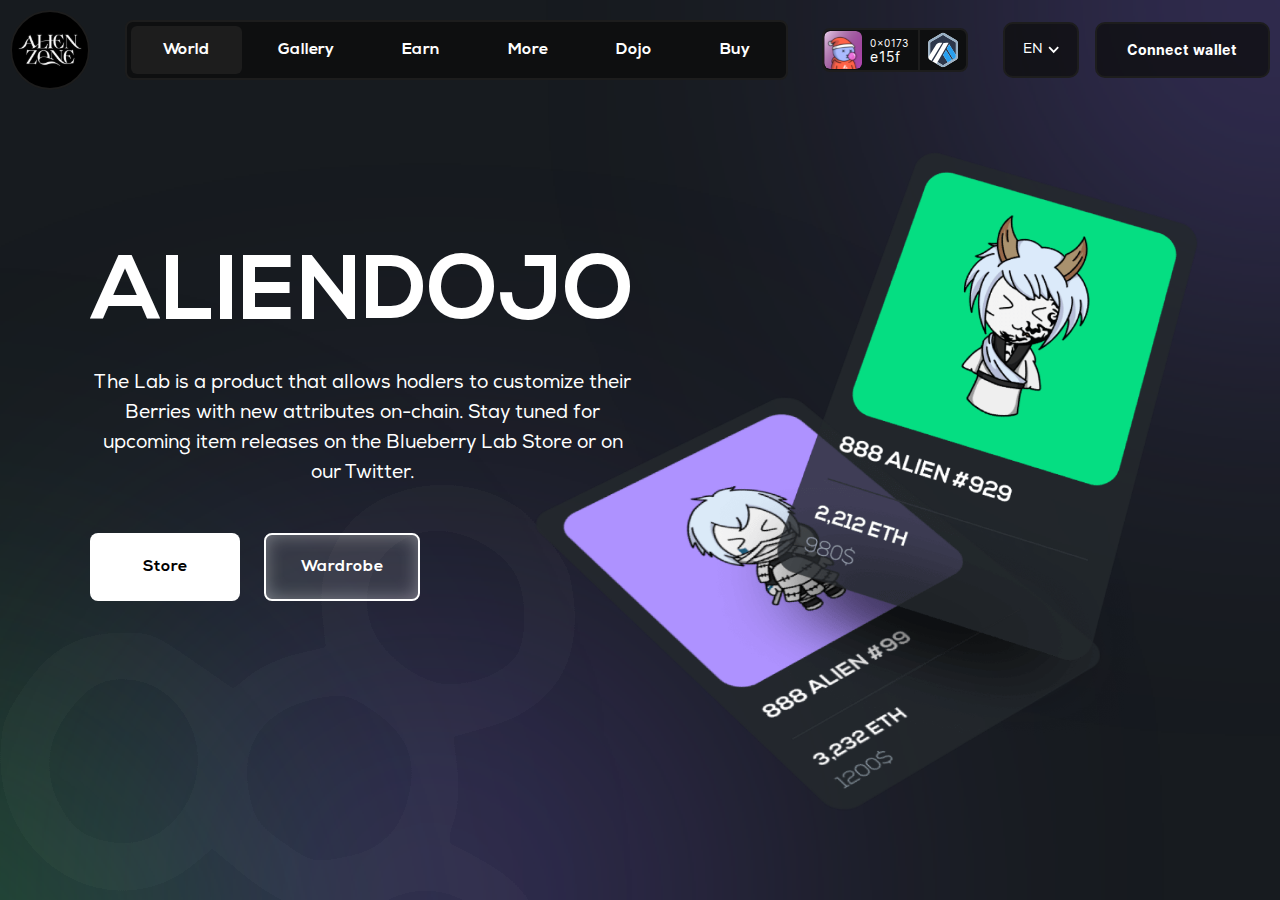
==== index.html @ dcb6799f "First commit" ====
<!DOCTYPE html>
<html lang="en">
  <head>
    <meta charset="UTF-8" />
    <meta name="viewport" content="width=device-width, initial-scale=1.0" />
    <title>NFT</title>
    <link rel="stylesheet" href="./css/main.css" />
    <script defer src="./js/main.js"></script>
  </head>

  <body class="">
    <div class="wrapper relative min-h-screen w-full overflow-hidden">
      <!-- Lines -->
      <!--div
        class="lines absolute left-1/2 top-0 mx-auto flex w-full max-w-[1280px] -translate-x-1/2 justify-between tablet:hidden"
      >
        <div class="h-screen w-[1px] bg-[#252525]"></div>
        <div class="h-screen w-[1px] bg-[#252525]"></div>
        <div class="h-screen w-[1px] bg-[#252525]"></div>
        <div class="h-screen w-[1px] bg-[#252525]"></div>
      </div-->
      <!-- Blurs -->
      <div
        class="absolute -right-[200px] -top-[200px] h-[400px] w-[400px] rounded-full bg-[#8B65FA]/75 blur-[250px] xs:-right-[70px] xs:-top-[70px] xs:h-[260px] xs:w-[260px]"
      ></div>
      <div
        class="absolute -bottom-[200px] left-[230px] h-[400px] w-[400px] rounded-full bg-[#8B65FA]/75 blur-[250px] xs:-bottom-[30px] xs:left-[20px] xs:h-[260px] xs:w-[260px]"
      ></div>
      <img
        width="575"
        height="415"
        src="./img/graphic.png"
        alt="vector"
        class="absolute bottom-0 left-0 tablet:max-w-[300px] xs:-left-[70px] xs:bottom-0"
      />
      <div
        class="absolute -bottom-[300px] -left-[300px] h-[400px] w-[400px] rounded-full bg-[#38E567]/75 blur-[250px] xs:-bottom-[130px] xs:-left-[130px] xs:h-[260px] xs:w-[260px]"
      ></div>
      <!-- Header -->
      <header class="absolute left-0 top-0 z-50 w-full xlg:px-[10px]">
        <div
          class="container relative z-[1000] flex w-full items-center justify-between space-x-5 pt-[10px] xlg:rounded-bl-[10px] xlg:rounded-br-[10px] xlg:bg-[#0D0D0D] xlg:py-[5px]"
        >
          <a
            href="./index.html"
            class="inline-block h-20 w-20 overflow-hidden rounded-full xlg:mr-auto xlg:h-[50px] xlg:w-[50px]"
          >
            <img
              class="h-full w-full object-cover"
              src="./img/logo.svg"
              alt=""
            />
          </a>
          <nav class="user xlg:hidden">
            <ul
              class="flex space-x-1 rounded-[8px] border-2 border-[#1D1D1D] bg-darkcolor px-1 py-1"
            >
              <li>
                <a href="#" class="nav-link bg-[#1D1D1D] hover:bg-[#1D1D1D]"
                  >World</a
                >
              </li>
              <li>
                <a href="#" class="nav-link hover:bg-[#1D1D1D]">Gallery</a>
              </li>
              <li>
                <a href="#" class="nav-link hover:bg-[#1D1D1D]">Earn</a>
              </li>
              <li>
                <a href="#" class="nav-link hover:bg-[#1D1D1D]">More</a>
              </li>
              <li>
                <a href="#" class="nav-link hover:bg-[#1D1D1D]">Dojo</a>
              </li>
              <li>
                <a href="#" class="nav-link hover:bg-[#1D1D1D]">Buy</a>
              </li>
            </ul>
          </nav>
          <a
            href="./wallet.html"
            class="flex rounded-[8px] border-[2px] border-[#1D1D1D] bg-darkcolor xlg:ml-auto"
          >
            <div class="flex items-center pr-[10px]">
              <img
                class="mr-2 h-[38px] w-[38px] overflow-hidden rounded-[6px] object-cover"
                src="./img/user-avatar.svg"
                alt="User avatar"
              />
              <div class="">
                <p
                  class="mb-[2.5px] font-inter text-[10px] leading-3 text-white"
                >
                  0x0173
                </p>
                <p class="font-inter text-[14px] leading-3 text-white">e15f</p>
              </div>
            </div>
            <div
              class="border border-b-0 border-l-[2px] border-r-0 border-t-0 border-[#1D1D1D] px-1 py-[2px]"
            >
              <img width="38" height="35px" src="./img/user-icon.svg" alt="" />
            </div>
          </a>
          <div class="flex space-x-4 xlg:hidden">
            <div class="header-lang-btn relative">
              <button
                value="EN"
                class="flex cursor-pointer items-center justify-center space-x-[6px] rounded-[10px] border-2 border-[#1D1D1D] bg-[#0D0D0D]/75 px-[18px] py-[16px]"
              >
                <p class="font-nexa text-[14px] uppercase leading-5 text-white">
                  EN
                </p>
                <svg
                  width="11"
                  height="8"
                  viewBox="0 0 11 8"
                  fill="none"
                  xmlns="http://www.w3.org/2000/svg"
                >
                  <path
                    d="M9.56209 0.500903L5.66948 4.39351L1.76282 0.500903L0.469971 1.79375L5.65543 7.24622L10.8549 1.79375L9.56209 0.500903Z"
                    fill="white"
                  />
                </svg>
              </button>
              <div
                class="header-lang-drop absolute left-0 top-full hidden w-full flex-col border-2 border-[#1D1D1D] bg-[#0D0D0D]/75"
              >
                <button
                  data-lang="RU"
                  class="px-[18px] py-2 text-left font-nexa text-[14px] uppercase leading-5 text-white"
                >
                  RU
                </button>
                <button
                  data-lang="AZ"
                  class="px-[18px] py-2 text-left font-nexa text-[14px] uppercase leading-5 text-white"
                >
                  AZ
                </button>
                <button
                  data-lang="EN"
                  class="px-[18px] py-2 text-left font-nexa text-[14px] uppercase leading-5 text-white"
                >
                  EN
                </button>
              </div>
            </div>
            <button
              class="inline-block w-full items-center rounded-[10px] border-2 border-[#1D1D1D] bg-[#0D0D0D]/75 px-[30px] py-[13px] font-nexa text-[14px] font-bold leading-5 text-white transition-all hover:border-darkcolor hover:bg-[#1D1D1D]"
            >
              Connect wallet
            </button>
          </div>
          <div
            class="hidden h-[30px] w-[30px] items-center justify-center px-[4px] py-[5px] xlg:flex"
          >
            <button class="burger flex h-full w-full flex-col justify-between">
              <span class="top-line h-[2px] w-full bg-white"></span>
              <span class="middle-line h-[2px] w-full bg-white"></span>
              <span class="bottom-line h-[2px] w-full bg-white"></span>
            </button>
          </div>
        </div>
        <div
          id="menu"
          class="pb-60px fixed left-0 top-[-100%] z-10 hidden h-screen w-full flex-col items-center overflow-y-auto bg-[#171b1f] px-[10px] pb-[60px] pt-[90px] xlg:flex xs:pb-8"
        >
          <ul class="mb-10 flex flex-col items-center space-y-10 xs:space-y-7">
            <li>
              <a
                href="#"
                class="font-nexa text-base font-bold leading-5 text-white"
                >World</a
              >
            </li>
            <li>
              <a
                href="#"
                class="font-nexa text-base font-bold leading-5 text-white"
                >Gallery</a
              >
            </li>
            <li>
              <a
                href="#"
                class="font-nexa text-base font-bold leading-5 text-white"
                >Earn</a
              >
            </li>
            <li>
              <a
                href="#"
                class="font-nexa text-base font-bold leading-5 text-white"
                >More</a
              >
            </li>
            <li>
              <a
                href="#"
                class="font-nexa text-base font-bold leading-5 text-white"
                >Dojo</a
              >
            </li>
            <li>
              <a
                href="#"
                class="font-nexa text-base font-bold leading-5 text-white"
                >Buy</a
              >
            </li>
          </ul>
          <div class="menu-lang-btn relative w-full max-w-[340px]">
            <button
              value="EN"
              class="flex w-full cursor-pointer items-center justify-center space-x-[6px] rounded-[10px] border-2 border-[#1D1D1D] bg-[#0d0d0d] px-[18px] py-[16px]"
            >
              <p class="font-nexa text-[14px] uppercase leading-5 text-white">
                EN
              </p>
              <svg
                width="11"
                height="8"
                viewBox="0 0 11 8"
                fill="none"
                xmlns="http://www.w3.org/2000/svg"
              >
                <path
                  d="M9.56209 0.500903L5.66948 4.39351L1.76282 0.500903L0.469971 1.79375L5.65543 7.24622L10.8549 1.79375L9.56209 0.500903Z"
                  fill="white"
                />
              </svg>
            </button>
            <div
              class="menu-lang-drop absolute left-0 top-full hidden w-full flex-col border-2 border-[#1D1D1D] bg-[#0D0D0D]"
            >
              <button
                data-lang="RU"
                class="px-[18px] py-2 text-center font-nexa text-[14px] uppercase leading-5 text-white"
              >
                RU
              </button>
              <button
                data-lang="AZ"
                class="px-[18px] py-2 text-center font-nexa text-[14px] uppercase leading-5 text-white"
              >
                AZ
              </button>
              <button
                data-lang="EN"
                class="px-[18px] py-2 text-center font-nexa text-[14px] uppercase leading-5 text-white"
              >
                EN
              </button>
            </div>
          </div>
          <button
            class="text-centerrounded-[10px] text-bold text-bold mt-[10px] w-full max-w-[340px] rounded-[10px] border-2 border-[#1D1D1D] bg-[#0d0d0d] px-5 py-[15px] font-nexa text-[14px] leading-4 text-white"
          >
            Connect wallet
          </button>
        </div>
      </header>
      <!-- Hero -->
      <main>
        <div
          id="hero"
          class="relative z-10 min-h-screen pt-[150px] xlg:pt-[100px] tablet:pb-[60px]"
        >
          <div
            class="relative mx-auto min-h-[700px] w-full max-w-[1120px] pl-[10px] pr-[10px]"
          >
            <div
              class="max-w-[545px] pt-[100px] text-center xlg:pt-[50px] tablet:mb-[30px] tablet:max-w-full sm:pt-0"
            >
              <h1
                class="text-bold font-nexabold text-[91px] font-bold uppercase leading-[91px] text-white sm:text-[65px] xs:text-left xs:text-[40px] xs:leading-[40px]"
              >
                AlienDojo
              </h1>
              <p
                class="mt-7 font-nexa text-[19px] font-normal leading-[30px] text-white xs:mt-[10px] xs:text-left xs:text-[14px] xs:leading-[20px]"
              >
                The Lab is a product that allows hodlers to customize their
                Berries with new attributes on-chain. Stay tuned for upcoming
                item releases on the Blueberry Lab Store or on our Twitter.
              </p>
              <div
                class="xs: mt-11 flex max-w-full space-x-6 tablet:justify-center xs:w-full xs:space-x-[10px]"
              >
                <a
                  href="./store.html"
                  class="rounded-[8px] bg-white px-[53px] py-[22px] text-center font-nexabold text-base font-normal text-black xs:w-1/2"
                  >Store</a
                >
                <a
                  href="./wardrobe.html"
                  class="rounded-[8px] border-2 border-white bg-white/10 px-[35px] py-[20px] text-center font-nexabold text-base font-normal text-white shadow-insetshadow xs:w-1/2"
                  >Wardrobe</a
                >
              </div>
            </div>
            <div
              class="absolute right-0 top-0 tablet:relative tablet:top-auto tablet:mx-auto tablet:max-w-[666px]"
            >
              <img
                width="666"
                height="666"
                src="./img/hero-img.png"
                alt=" cards"
                class=""
              />
            </div>
          </div>
        </div>
      </main>
    </div>
  </body>
</html>
---- css/main.css ----
@font-face {
  font-family: 'Nexa';

  src: url('../fonts/Nexa-Regular.woff2') format('woff2');

  font-weight: 400;

  font-style: normal;

  font-display: swap;
}

@font-face {
  font-family: 'Nexa';

  src: url('../fonts/Inter-Bold.woff2') format('woff2');

  font-weight: 700;

  font-style: normal;

  font-display: swap;
}

@font-face {
  font-family: 'NexaBold';

  src: url('../fonts/NexaBold.woff2') format('woff2');

  font-weight: 700;

  font-style: normal;

  font-display: swap;
}

@font-face {
  font-family: 'Inter';

  src: url('../fonts/Inter-Regular.woff2') format('woff2');

  font-weight: 400;

  font-style: normal;

  font-display: swap;
}

@font-face {
  font-family: 'Inter';

  src: url('../fonts/Inter-Bold.woff2') format('woff2');

  font-weight: 700;

  font-style: normal;

  font-display: swap;
}

/*
! tailwindcss v3.3.2 | MIT License | https://tailwindcss.com
*/

/*
1. Prevent padding and border from affecting element width. (https://github.com/mozdevs/cssremedy/issues/4)
2. Allow adding a border to an element by just adding a border-width. (https://github.com/tailwindcss/tailwindcss/pull/116)
*/

*,
::before,
::after {
  box-sizing: border-box;
  /* 1 */
  border-width: 0;
  /* 2 */
  border-style: solid;
  /* 2 */
  border-color: #e5e7eb;
  /* 2 */
}

::before,
::after {
  --tw-content: '';
}

/*
1. Use a consistent sensible line-height in all browsers.
2. Prevent adjustments of font size after orientation changes in iOS.
3. Use a more readable tab size.
4. Use the user's configured `sans` font-family by default.
5. Use the user's configured `sans` font-feature-settings by default.
6. Use the user's configured `sans` font-variation-settings by default.
*/

html {
  line-height: 1.5;
  /* 1 */
  -webkit-text-size-adjust: 100%;
  /* 2 */
  -moz-tab-size: 4;
  /* 3 */
  -o-tab-size: 4;
  tab-size: 4;
  /* 3 */
  font-family: ui-sans-serif, system-ui, -apple-system, BlinkMacSystemFont, "Segoe UI", Roboto, "Helvetica Neue", Arial, "Noto Sans", sans-serif, "Apple Color Emoji", "Segoe UI Emoji", "Segoe UI Symbol", "Noto Color Emoji";
  /* 4 */
  font-feature-settings: normal;
  /* 5 */
  font-variation-settings: normal;
  /* 6 */
}

/*
1. Remove the margin in all browsers.
2. Inherit line-height from `html` so users can set them as a class directly on the `html` element.
*/

body {
  margin: 0;
  /* 1 */
  line-height: inherit;
  /* 2 */
}

/*
1. Add the correct height in Firefox.
2. Correct the inheritance of border color in Firefox. (https://bugzilla.mozilla.org/show_bug.cgi?id=190655)
3. Ensure horizontal rules are visible by default.
*/

hr {
  height: 0;
  /* 1 */
  color: inherit;
  /* 2 */
  border-top-width: 1px;
  /* 3 */
}

/*
Add the correct text decoration in Chrome, Edge, and Safari.
*/

abbr:where([title]) {
  -webkit-text-decoration: underline dotted;
  text-decoration: underline dotted;
}

/*
Remove the default font size and weight for headings.
*/

h1,
h2,
h3,
h4,
h5,
h6 {
  font-size: inherit;
  font-weight: inherit;
}

/*
Reset links to optimize for opt-in styling instead of opt-out.
*/

a {
  color: inherit;
  text-decoration: inherit;
}

/*
Add the correct font weight in Edge and Safari.
*/

b,
strong {
  font-weight: bolder;
}

/*
1. Use the user's configured `mono` font family by default.
2. Correct the odd `em` font sizing in all browsers.
*/

code,
kbd,
samp,
pre {
  font-family: ui-monospace, SFMono-Regular, Menlo, Monaco, Consolas, "Liberation Mono", "Courier New", monospace;
  /* 1 */
  font-size: 1em;
  /* 2 */
}

/*
Add the correct font size in all browsers.
*/

small {
  font-size: 80%;
}

/*
Prevent `sub` and `sup` elements from affecting the line height in all browsers.
*/

sub,
sup {
  font-size: 75%;
  line-height: 0;
  position: relative;
  vertical-align: baseline;
}

sub {
  bottom: -0.25em;
}

sup {
  top: -0.5em;
}

/*
1. Remove text indentation from table contents in Chrome and Safari. (https://bugs.chromium.org/p/chromium/issues/detail?id=999088, https://bugs.webkit.org/show_bug.cgi?id=201297)
2. Correct table border color inheritance in all Chrome and Safari. (https://bugs.chromium.org/p/chromium/issues/detail?id=935729, https://bugs.webkit.org/show_bug.cgi?id=195016)
3. Remove gaps between table borders by default.
*/

table {
  text-indent: 0;
  /* 1 */
  border-color: inherit;
  /* 2 */
  border-collapse: collapse;
  /* 3 */
}

/*
1. Change the font styles in all browsers.
2. Remove the margin in Firefox and Safari.
3. Remove default padding in all browsers.
*/

button,
input,
optgroup,
select,
textarea {
  font-family: inherit;
  /* 1 */
  font-size: 100%;
  /* 1 */
  font-weight: inherit;
  /* 1 */
  line-height: inherit;
  /* 1 */
  color: inherit;
  /* 1 */
  margin: 0;
  /* 2 */
  padding: 0;
  /* 3 */
}

/*
Remove the inheritance of text transform in Edge and Firefox.
*/

button,
select {
  text-transform: none;
}

/*
1. Correct the inability to style clickable types in iOS and Safari.
2. Remove default button styles.
*/

button,
[type='button'],
[type='reset'],
[type='submit'] {
  -webkit-appearance: button;
  /* 1 */
  background-color: transparent;
  /* 2 */
  background-image: none;
  /* 2 */
}

/*
Use the modern Firefox focus style for all focusable elements.
*/

:-moz-focusring {
  outline: auto;
}

/*
Remove the additional `:invalid` styles in Firefox. (https://github.com/mozilla/gecko-dev/blob/2f9eacd9d3d995c937b4251a5557d95d494c9be1/layout/style/res/forms.css#L728-L737)
*/

:-moz-ui-invalid {
  box-shadow: none;
}

/*
Add the correct vertical alignment in Chrome and Firefox.
*/

progress {
  vertical-align: baseline;
}

/*
Correct the cursor style of increment and decrement buttons in Safari.
*/

::-webkit-inner-spin-button,
::-webkit-outer-spin-button {
  height: auto;
}

/*
1. Correct the odd appearance in Chrome and Safari.
2. Correct the outline style in Safari.
*/

[type='search'] {
  -webkit-appearance: textfield;
  /* 1 */
  outline-offset: -2px;
  /* 2 */
}

/*
Remove the inner padding in Chrome and Safari on macOS.
*/

::-webkit-search-decoration {
  -webkit-appearance: none;
}

/*
1. Correct the inability to style clickable types in iOS and Safari.
2. Change font properties to `inherit` in Safari.
*/

::-webkit-file-upload-button {
  -webkit-appearance: button;
  /* 1 */
  font: inherit;
  /* 2 */
}

/*
Add the correct display in Chrome and Safari.
*/

summary {
  display: list-item;
}

/*
Removes the default spacing and border for appropriate elements.
*/

blockquote,
dl,
dd,
h1,
h2,
h3,
h4,
h5,
h6,
hr,
figure,
p,
pre {
  margin: 0;
}

fieldset {
  margin: 0;
  padding: 0;
}

legend {
  padding: 0;
}

ol,
ul,
menu {
  list-style: none;
  margin: 0;
  padding: 0;
}

/*
Prevent resizing textareas horizontally by default.
*/

textarea {
  resize: vertical;
}

/*
1. Reset the default placeholder opacity in Firefox. (https://github.com/tailwindlabs/tailwindcss/issues/3300)
2. Set the default placeholder color to the user's configured gray 400 color.
*/

input::-moz-placeholder,
textarea::-moz-placeholder {
  opacity: 1;
  /* 1 */
  color: #9ca3af;
  /* 2 */
}

input::placeholder,
textarea::placeholder {
  opacity: 1;
  /* 1 */
  color: #9ca3af;
  /* 2 */
}

/*
Set the default cursor for buttons.
*/

button,
[role="button"] {
  cursor: pointer;
}

/*
Make sure disabled buttons don't get the pointer cursor.
*/

:disabled {
  cursor: default;
}

/*
1. Make replaced elements `display: block` by default. (https://github.com/mozdevs/cssremedy/issues/14)
2. Add `vertical-align: middle` to align replaced elements more sensibly by default. (https://github.com/jensimmons/cssremedy/issues/14#issuecomment-634934210)
   This can trigger a poorly considered lint error in some tools but is included by design.
*/

img,
svg,
video,
canvas,
audio,
iframe,
embed,
object {
  display: block;
  /* 1 */
  vertical-align: middle;
  /* 2 */
}

/*
Constrain images and videos to the parent width and preserve their intrinsic aspect ratio. (https://github.com/mozdevs/cssremedy/issues/14)
*/

img,
video {
  max-width: 100%;
  height: auto;
}

/* Make elements with the HTML hidden attribute stay hidden by default */

[hidden] {
  display: none;
}

body {
  min-height: 100%;
  min-width: 320px;
  overscroll-behavior: none;
  --tw-bg-opacity: 1;
  background-color: rgb(23 27 31 / var(--tw-bg-opacity));
}

*,
::before,
::after {
  --tw-border-spacing-x: 0;
  --tw-border-spacing-y: 0;
  --tw-translate-x: 0;
  --tw-translate-y: 0;
  --tw-rotate: 0;
  --tw-skew-x: 0;
  --tw-skew-y: 0;
  --tw-scale-x: 1;
  --tw-scale-y: 1;
  --tw-pan-x: ;
  --tw-pan-y: ;
  --tw-pinch-zoom: ;
  --tw-scroll-snap-strictness: proximity;
  --tw-gradient-from-position: ;
  --tw-gradient-via-position: ;
  --tw-gradient-to-position: ;
  --tw-ordinal: ;
  --tw-slashed-zero: ;
  --tw-numeric-figure: ;
  --tw-numeric-spacing: ;
  --tw-numeric-fraction: ;
  --tw-ring-inset: ;
  --tw-ring-offset-width: 0px;
  --tw-ring-offset-color: #fff;
  --tw-ring-color: rgb(59 130 246 / 0.5);
  --tw-ring-offset-shadow: 0 0 #0000;
  --tw-ring-shadow: 0 0 #0000;
  --tw-shadow: 0 0 #0000;
  --tw-shadow-colored: 0 0 #0000;
  --tw-blur: ;
  --tw-brightness: ;
  --tw-contrast: ;
  --tw-grayscale: ;
  --tw-hue-rotate: ;
  --tw-invert: ;
  --tw-saturate: ;
  --tw-sepia: ;
  --tw-drop-shadow: ;
  --tw-backdrop-blur: ;
  --tw-backdrop-brightness: ;
  --tw-backdrop-contrast: ;
  --tw-backdrop-grayscale: ;
  --tw-backdrop-hue-rotate: ;
  --tw-backdrop-invert: ;
  --tw-backdrop-opacity: ;
  --tw-backdrop-saturate: ;
  --tw-backdrop-sepia: ;
}

::backdrop {
  --tw-border-spacing-x: 0;
  --tw-border-spacing-y: 0;
  --tw-translate-x: 0;
  --tw-translate-y: 0;
  --tw-rotate: 0;
  --tw-skew-x: 0;
  --tw-skew-y: 0;
  --tw-scale-x: 1;
  --tw-scale-y: 1;
  --tw-pan-x: ;
  --tw-pan-y: ;
  --tw-pinch-zoom: ;
  --tw-scroll-snap-strictness: proximity;
  --tw-gradient-from-position: ;
  --tw-gradient-via-position: ;
  --tw-gradient-to-position: ;
  --tw-ordinal: ;
  --tw-slashed-zero: ;
  --tw-numeric-figure: ;
  --tw-numeric-spacing: ;
  --tw-numeric-fraction: ;
  --tw-ring-inset: ;
  --tw-ring-offset-width: 0px;
  --tw-ring-offset-color: #fff;
  --tw-ring-color: rgb(59 130 246 / 0.5);
  --tw-ring-offset-shadow: 0 0 #0000;
  --tw-ring-shadow: 0 0 #0000;
  --tw-shadow: 0 0 #0000;
  --tw-shadow-colored: 0 0 #0000;
  --tw-blur: ;
  --tw-brightness: ;
  --tw-contrast: ;
  --tw-grayscale: ;
  --tw-hue-rotate: ;
  --tw-invert: ;
  --tw-saturate: ;
  --tw-sepia: ;
  --tw-drop-shadow: ;
  --tw-backdrop-blur: ;
  --tw-backdrop-brightness: ;
  --tw-backdrop-contrast: ;
  --tw-backdrop-grayscale: ;
  --tw-backdrop-hue-rotate: ;
  --tw-backdrop-invert: ;
  --tw-backdrop-opacity: ;
  --tw-backdrop-saturate: ;
  --tw-backdrop-sepia: ;
}

.container {
  width: 100%;
  margin-right: auto;
  margin-left: auto;
  padding-right: 10px;
  padding-left: 10px;
  max-width: 1380px;
}

.pointer-events-none {
  pointer-events: none;
}

.fixed {
  position: fixed;
}

.absolute {
  position: absolute;
}

.relative {
  position: relative;
}

.-bottom-\[10px\] {
  bottom: -10px;
}

.-bottom-\[180px\] {
  bottom: -180px;
}

.-bottom-\[200px\] {
  bottom: -200px;
}

.-bottom-\[300px\] {
  bottom: -300px;
}

.-bottom-\[50px\] {
  bottom: -50px;
}

.-left-\[300px\] {
  left: -300px;
}

.-left-\[70px\] {
  left: -70px;
}

.-left-\[90px\] {
  left: -90px;
}

.-right-\[180px\] {
  right: -180px;
}

.-right-\[200px\] {
  right: -200px;
}

.-right-\[90px\] {
  right: -90px;
}

.-top-\[200px\] {
  top: -200px;
}

.bottom-0 {
  bottom: 0px;
}

.bottom-\[200px\] {
  bottom: 200px;
}

.left-0 {
  left: 0px;
}

.left-1\/2 {
  left: 50%;
}

.left-\[230px\] {
  left: 230px;
}

.right-0 {
  right: 0px;
}

.right-\[200px\] {
  right: 200px;
}

.top-0 {
  top: 0px;
}

.top-\[-100\%\] {
  top: -100%;
}

.top-\[550px\] {
  top: 550px;
}

.top-\[670px\] {
  top: 670px;
}

.top-full {
  top: 100%;
}

.z-0 {
  z-index: 0;
}

.z-10 {
  z-index: 10;
}

.z-20 {
  z-index: 20;
}

.z-40 {
  z-index: 40;
}

.z-50 {
  z-index: 50;
}

.z-\[1000\] {
  z-index: 1000;
}

.z-\[4\] {
  z-index: 4;
}

.float-right {
  float: right;
}

.mx-auto {
  margin-left: auto;
  margin-right: auto;
}

.mb-1 {
  margin-bottom: 0.25rem;
}

.mb-10 {
  margin-bottom: 2.5rem;
}

.mb-\[10px\] {
  margin-bottom: 10px;
}

.mb-\[2\.5px\] {
  margin-bottom: 2.5px;
}

.mb-\[30px\] {
  margin-bottom: 30px;
}

.mb-\[50px\] {
  margin-bottom: 50px;
}

.mb-auto {
  margin-bottom: auto;
}

.mr-2 {
  margin-right: 0.5rem;
}

.mr-\[10px\] {
  margin-right: 10px;
}

.mt-10 {
  margin-top: 2.5rem;
}

.mt-11 {
  margin-top: 2.75rem;
}

.mt-5 {
  margin-top: 1.25rem;
}

.mt-6 {
  margin-top: 1.5rem;
}

.mt-7 {
  margin-top: 1.75rem;
}

.mt-\[10px\] {
  margin-top: 10px;
}

.mt-\[17\.5px\] {
  margin-top: 17.5px;
}

.mt-\[30px\] {
  margin-top: 30px;
}

.mt-\[35px\] {
  margin-top: 35px;
}

.mt-\[50px\] {
  margin-top: 50px;
}

.mt-\[5px\] {
  margin-top: 5px;
}

.mt-auto {
  margin-top: auto;
}

.block {
  display: block;
}

.inline-block {
  display: inline-block;
}

.flex {
  display: flex;
}

.inline-flex {
  display: inline-flex;
}

.grid {
  display: grid;
}

.hidden {
  display: none;
}

.h-20 {
  height: 5rem;
}

.h-6 {
  height: 1.5rem;
}

.h-\[100px\] {
  height: 100px;
}

.h-\[2px\] {
  height: 2px;
}

.h-\[30px\] {
  height: 30px;
}

.h-\[38px\] {
  height: 38px;
}

.h-\[400px\] {
  height: 400px;
}

.h-\[50px\] {
  height: 50px;
}

.h-\[530px\] {
  height: 530px;
}

.h-\[97px\] {
  height: 97px;
}

.h-auto {
  height: auto;
}

.h-full {
  height: 100%;
}

.h-screen {
  height: 100vh;
}

.max-h-\[212px\] {
  max-height: 212px;
}

.min-h-\[700px\] {
  min-height: 700px;
}

.min-h-screen {
  min-height: 100vh;
}

.w-1\/2 {
  width: 50%;
}

.w-2 {
  width: 0.5rem;
}

.w-20 {
  width: 5rem;
}

.w-\[100px\] {
  width: 100px;
}

.w-\[1px\] {
  width: 1px;
}

.w-\[30px\] {
  width: 30px;
}

.w-\[38px\] {
  width: 38px;
}

.w-\[400px\] {
  width: 400px;
}

.w-\[50\] {
  width: 50;
}

.w-\[530px\] {
  width: 530px;
}

.w-\[97px\] {
  width: 97px;
}

.w-full {
  width: 100%;
}

.max-w-\[1120px\] {
  max-width: 1120px;
}

.max-w-\[1130px\] {
  max-width: 1130px;
}

.max-w-\[1280px\] {
  max-width: 1280px;
}

.max-w-\[165px\] {
  max-width: 165px;
}

.max-w-\[230px\] {
  max-width: 230px;
}

.max-w-\[260px\] {
  max-width: 260px;
}

.max-w-\[300px\] {
  max-width: 300px;
}

.max-w-\[340px\] {
  max-width: 340px;
}

.max-w-\[384px\] {
  max-width: 384px;
}

.max-w-\[450px\] {
  max-width: 450px;
}

.max-w-\[460px\] {
  max-width: 460px;
}

.max-w-\[543px\] {
  max-width: 543px;
}

.max-w-\[545px\] {
  max-width: 545px;
}

.max-w-full {
  max-width: 100%;
}

.flex-shrink-0 {
  flex-shrink: 0;
}

.-translate-x-1\/2 {
  --tw-translate-x: -50%;
  transform: translate(var(--tw-translate-x), var(--tw-translate-y)) rotate(var(--tw-rotate)) skewX(var(--tw-skew-x)) skewY(var(--tw-skew-y)) scaleX(var(--tw-scale-x)) scaleY(var(--tw-scale-y));
}

.-rotate-90 {
  --tw-rotate: -90deg;
  transform: translate(var(--tw-translate-x), var(--tw-translate-y)) rotate(var(--tw-rotate)) skewX(var(--tw-skew-x)) skewY(var(--tw-skew-y)) scaleX(var(--tw-scale-x)) scaleY(var(--tw-scale-y));
}

.rotate-90 {
  --tw-rotate: 90deg;
  transform: translate(var(--tw-translate-x), var(--tw-translate-y)) rotate(var(--tw-rotate)) skewX(var(--tw-skew-x)) skewY(var(--tw-skew-y)) scaleX(var(--tw-scale-x)) scaleY(var(--tw-scale-y));
}

.transform {
  transform: translate(var(--tw-translate-x), var(--tw-translate-y)) rotate(var(--tw-rotate)) skewX(var(--tw-skew-x)) skewY(var(--tw-skew-y)) scaleX(var(--tw-scale-x)) scaleY(var(--tw-scale-y));
}

.cursor-pointer {
  cursor: pointer;
}

.grid-cols-4 {
  grid-template-columns: repeat(4, minmax(0, 1fr));
}

.flex-col {
  flex-direction: column;
}

.flex-wrap {
  flex-wrap: wrap;
}

.items-start {
  align-items: flex-start;
}

.items-center {
  align-items: center;
}

.justify-center {
  justify-content: center;
}

.justify-between {
  justify-content: space-between;
}

.gap-1 {
  gap: 0.25rem;
}

.gap-2 {
  gap: 0.5rem;
}

.gap-5 {
  gap: 1.25rem;
}

.gap-6 {
  gap: 1.5rem;
}

.gap-\[10px\] {
  gap: 10px;
}

.gap-\[15px\] {
  gap: 15px;
}

.gap-\[30px\] {
  gap: 30px;
}

.gap-\[5px\] {
  gap: 5px;
}

.gap-\[60px\] {
  gap: 60px;
}

.gap-\[7px\] {
  gap: 7px;
}

.space-x-1> :not([hidden])~ :not([hidden]) {
  --tw-space-x-reverse: 0;
  margin-right: calc(0.25rem * var(--tw-space-x-reverse));
  margin-left: calc(0.25rem * calc(1 - var(--tw-space-x-reverse)));
}

.space-x-4> :not([hidden])~ :not([hidden]) {
  --tw-space-x-reverse: 0;
  margin-right: calc(1rem * var(--tw-space-x-reverse));
  margin-left: calc(1rem * calc(1 - var(--tw-space-x-reverse)));
}

.space-x-5> :not([hidden])~ :not([hidden]) {
  --tw-space-x-reverse: 0;
  margin-right: calc(1.25rem * var(--tw-space-x-reverse));
  margin-left: calc(1.25rem * calc(1 - var(--tw-space-x-reverse)));
}

.space-x-6> :not([hidden])~ :not([hidden]) {
  --tw-space-x-reverse: 0;
  margin-right: calc(1.5rem * var(--tw-space-x-reverse));
  margin-left: calc(1.5rem * calc(1 - var(--tw-space-x-reverse)));
}

.space-x-\[6px\]> :not([hidden])~ :not([hidden]) {
  --tw-space-x-reverse: 0;
  margin-right: calc(6px * var(--tw-space-x-reverse));
  margin-left: calc(6px * calc(1 - var(--tw-space-x-reverse)));
}

.space-y-10> :not([hidden])~ :not([hidden]) {
  --tw-space-y-reverse: 0;
  margin-top: calc(2.5rem * calc(1 - var(--tw-space-y-reverse)));
  margin-bottom: calc(2.5rem * var(--tw-space-y-reverse));
}

.overflow-hidden {
  overflow: hidden;
}

.overflow-y-auto {
  overflow-y: auto;
}

.whitespace-nowrap {
  white-space: nowrap;
}

.rounded-\[10px\] {
  border-radius: 10px;
}

.rounded-\[20px\] {
  border-radius: 20px;
}

.rounded-\[30px\] {
  border-radius: 30px;
}

.rounded-\[5px\] {
  border-radius: 5px;
}

.rounded-\[6px\] {
  border-radius: 6px;
}

.rounded-\[8px\] {
  border-radius: 8px;
}

.rounded-full {
  border-radius: 9999px;
}

.rounded-lg {
  border-radius: 0.5rem;
}

.rounded-md {
  border-radius: 0.375rem;
}

.rounded-sm {
  border-radius: 0.125rem;
}

.rounded-xl {
  border-radius: 0.75rem;
}

.border {
  border-width: 1px;
}

.border-2 {
  border-width: 2px;
}

.border-\[1px\] {
  border-width: 1px;
}

.border-\[2px\] {
  border-width: 2px;
}

.border-b-0 {
  border-bottom-width: 0px;
}

.border-b-2 {
  border-bottom-width: 2px;
}

.border-l-\[2px\] {
  border-left-width: 2px;
}

.border-r-0 {
  border-right-width: 0px;
}

.border-r-\[1px\] {
  border-right-width: 1px;
}

.border-t-0 {
  border-top-width: 0px;
}

.border-t-\[1px\] {
  border-top-width: 1px;
}

.border-dashed {
  border-style: dashed;
}

.border-\[\#0E0F10\] {
  --tw-border-opacity: 1;
  border-color: rgb(14 15 16 / var(--tw-border-opacity));
}

.border-\[\#1D1D1D\] {
  --tw-border-opacity: 1;
  border-color: rgb(29 29 29 / var(--tw-border-opacity));
}

.border-\[\#2D3338\] {
  --tw-border-opacity: 1;
  border-color: rgb(45 51 56 / var(--tw-border-opacity));
}

.border-\[\#2F363D\] {
  --tw-border-opacity: 1;
  border-color: rgb(47 54 61 / var(--tw-border-opacity));
}

.border-\[\#433f5c\] {
  --tw-border-opacity: 1;
  border-color: rgb(67 63 92 / var(--tw-border-opacity));
}

.border-\[\#C8144A\] {
  --tw-border-opacity: 1;
  border-color: rgb(200 20 74 / var(--tw-border-opacity));
}

.border-white {
  --tw-border-opacity: 1;
  border-color: rgb(255 255 255 / var(--tw-border-opacity));
}

.bg-\[\#05de82\] {
  --tw-bg-opacity: 1;
  background-color: rgb(5 222 130 / var(--tw-bg-opacity));
}

.bg-\[\#0D0D0D\] {
  --tw-bg-opacity: 1;
  background-color: rgb(13 13 13 / var(--tw-bg-opacity));
}

.bg-\[\#0D0D0D\]\/75 {
  background-color: rgb(13 13 13 / 0.75);
}

.bg-\[\#0E0F10\] {
  --tw-bg-opacity: 1;
  background-color: rgb(14 15 16 / var(--tw-bg-opacity));
}

.bg-\[\#0d0d0d\] {
  --tw-bg-opacity: 1;
  background-color: rgb(13 13 13 / var(--tw-bg-opacity));
}

.bg-\[\#171B1F\] {
  --tw-bg-opacity: 1;
  background-color: rgb(23 27 31 / var(--tw-bg-opacity));
}

.bg-\[\#171b1f\] {
  --tw-bg-opacity: 1;
  background-color: rgb(23 27 31 / var(--tw-bg-opacity));
}

.bg-\[\#171b1f\]\/95 {
  background-color: rgb(23 27 31 / 0.95);
}

.bg-\[\#1D1D1D\] {
  --tw-bg-opacity: 1;
  background-color: rgb(29 29 29 / var(--tw-bg-opacity));
}

.bg-\[\#24292D\]\/60 {
  background-color: rgb(36 41 45 / 0.6);
}

.bg-\[\#252525\] {
  --tw-bg-opacity: 1;
  background-color: rgb(37 37 37 / var(--tw-bg-opacity));
}

.bg-\[\#38E567\]\/75 {
  background-color: rgb(56 229 103 / 0.75);
}

.bg-\[\#8B65FA\]\/75 {
  background-color: rgb(139 101 250 / 0.75);
}

.bg-cardbg {
  background-color: rgba(36, 41, 45, 0.6);
}

.bg-darkcolor {
  --tw-bg-opacity: 1;
  background-color: rgb(14 15 16 / var(--tw-bg-opacity));
}

.bg-white {
  --tw-bg-opacity: 1;
  background-color: rgb(255 255 255 / var(--tw-bg-opacity));
}

.bg-white\/10 {
  background-color: rgb(255 255 255 / 0.1);
}

.object-cover {
  -o-object-fit: cover;
  object-fit: cover;
}

.p-2 {
  padding: 0.5rem;
}

.p-\[10px\] {
  padding: 10px;
}

.p-\[15px\] {
  padding: 15px;
}

.px-1 {
  padding-left: 0.25rem;
  padding-right: 0.25rem;
}

.px-10 {
  padding-left: 2.5rem;
  padding-right: 2.5rem;
}

.px-5 {
  padding-left: 1.25rem;
  padding-right: 1.25rem;
}

.px-\[10px\] {
  padding-left: 10px;
  padding-right: 10px;
}

.px-\[17px\] {
  padding-left: 17px;
  padding-right: 17px;
}

.px-\[18px\] {
  padding-left: 18px;
  padding-right: 18px;
}

.px-\[30px\] {
  padding-left: 30px;
  padding-right: 30px;
}

.px-\[35px\] {
  padding-left: 35px;
  padding-right: 35px;
}

.px-\[4px\] {
  padding-left: 4px;
  padding-right: 4px;
}

.px-\[53px\] {
  padding-left: 53px;
  padding-right: 53px;
}

.px-\[7px\] {
  padding-left: 7px;
  padding-right: 7px;
}

.py-1 {
  padding-top: 0.25rem;
  padding-bottom: 0.25rem;
}

.py-2 {
  padding-top: 0.5rem;
  padding-bottom: 0.5rem;
}

.py-4 {
  padding-top: 1rem;
  padding-bottom: 1rem;
}

.py-\[13px\] {
  padding-top: 13px;
  padding-bottom: 13px;
}

.py-\[14px\] {
  padding-top: 14px;
  padding-bottom: 14px;
}

.py-\[15px\] {
  padding-top: 15px;
  padding-bottom: 15px;
}

.py-\[16px\] {
  padding-top: 16px;
  padding-bottom: 16px;
}

.py-\[17px\] {
  padding-top: 17px;
  padding-bottom: 17px;
}

.py-\[19px\] {
  padding-top: 19px;
  padding-bottom: 19px;
}

.py-\[20px\] {
  padding-top: 20px;
  padding-bottom: 20px;
}

.py-\[22px\] {
  padding-top: 22px;
  padding-bottom: 22px;
}

.py-\[2px\] {
  padding-top: 2px;
  padding-bottom: 2px;
}

.py-\[3px\] {
  padding-top: 3px;
  padding-bottom: 3px;
}

.py-\[5px\] {
  padding-top: 5px;
  padding-bottom: 5px;
}

.pb-5 {
  padding-bottom: 1.25rem;
}

.pb-\[100px\] {
  padding-bottom: 100px;
}

.pb-\[130px\] {
  padding-bottom: 130px;
}

.pb-\[60px\] {
  padding-bottom: 60px;
}

.pl-\[10px\] {
  padding-left: 10px;
}

.pr-\[10px\] {
  padding-right: 10px;
}

.pt-\[100px\] {
  padding-top: 100px;
}

.pt-\[10px\] {
  padding-top: 10px;
}

.pt-\[140px\] {
  padding-top: 140px;
}

.pt-\[150px\] {
  padding-top: 150px;
}

.pt-\[90px\] {
  padding-top: 90px;
}

.text-left {
  text-align: left;
}

.text-center {
  text-align: center;
}

.font-inter {
  font-family: Inter, sans-serif;
}

.font-nexa {
  font-family: Nexa, sans-serif;
}

.font-nexabold {
  font-family: NexaBold, sans-serif;
}

.text-2xl {
  font-size: 1.5rem;
  line-height: 2rem;
}

.text-\[10px\] {
  font-size: 10px;
}

.text-\[12px\] {
  font-size: 12px;
}

.text-\[14px\] {
  font-size: 14px;
}

.text-\[18px\] {
  font-size: 18px;
}

.text-\[19px\] {
  font-size: 19px;
}

.text-\[21px\] {
  font-size: 21px;
}

.text-\[28px\] {
  font-size: 28px;
}

.text-\[34px\] {
  font-size: 34px;
}

.text-\[58px\] {
  font-size: 58px;
}

.text-\[91px\] {
  font-size: 91px;
}

.text-base {
  font-size: 1rem;
  line-height: 1.5rem;
}

.text-lg {
  font-size: 1.125rem;
  line-height: 1.75rem;
}

.text-sm {
  font-size: 0.875rem;
  line-height: 1.25rem;
}

.text-xs {
  font-size: 0.75rem;
  line-height: 1rem;
}

.font-bold {
  font-weight: 700;
}

.font-normal {
  font-weight: 400;
}

.uppercase {
  text-transform: uppercase;
}

.leading-3 {
  line-height: .75rem;
}

.leading-4 {
  line-height: 1rem;
}

.leading-5 {
  line-height: 1.25rem;
}

.leading-\[19px\] {
  line-height: 19px;
}

.leading-\[21px\] {
  line-height: 21px;
}

.leading-\[24px\] {
  line-height: 24px;
}

.leading-\[25px\] {
  line-height: 25px;
}

.leading-\[26px\] {
  line-height: 26px;
}

.leading-\[30px\] {
  line-height: 30px;
}

.leading-\[41px\] {
  line-height: 41px;
}

.leading-\[91px\] {
  line-height: 91px;
}

.leading-none {
  line-height: 1;
}

.text-\[\#171B1F\] {
  --tw-text-opacity: 1;
  color: rgb(23 27 31 / var(--tw-text-opacity));
}

.text-\[\#1D1D1D\] {
  --tw-text-opacity: 1;
  color: rgb(29 29 29 / var(--tw-text-opacity));
}

.text-\[\#38E567\] {
  --tw-text-opacity: 1;
  color: rgb(56 229 103 / var(--tw-text-opacity));
}

.text-\[\#98B0C5\] {
  --tw-text-opacity: 1;
  color: rgb(152 176 197 / var(--tw-text-opacity));
}

.text-\[\#BFBBCF\] {
  --tw-text-opacity: 1;
  color: rgb(191 187 207 / var(--tw-text-opacity));
}

.text-\[\#C8144A\] {
  --tw-text-opacity: 1;
  color: rgb(200 20 74 / var(--tw-text-opacity));
}

.text-black {
  --tw-text-opacity: 1;
  color: rgb(0 0 0 / var(--tw-text-opacity));
}

.text-white {
  --tw-text-opacity: 1;
  color: rgb(255 255 255 / var(--tw-text-opacity));
}

.shadow-cardshadow {
  --tw-shadow: 0px 4px 24px rgba(0, 0, 0, 0.35);
  --tw-shadow-colored: 0px 4px 24px var(--tw-shadow-color);
  box-shadow: var(--tw-ring-offset-shadow, 0 0 #0000), var(--tw-ring-shadow, 0 0 #0000), var(--tw-shadow);
}

.shadow-insetshadow {
  --tw-shadow: inset 0px 0px 18px rgba(255, 255, 255, 0.34);
  --tw-shadow-colored: inset 0px 0px 18px var(--tw-shadow-color);
  box-shadow: var(--tw-ring-offset-shadow, 0 0 #0000), var(--tw-ring-shadow, 0 0 #0000), var(--tw-shadow);
}

.blur-\[250px\] {
  --tw-blur: blur(250px);
  filter: var(--tw-blur) var(--tw-brightness) var(--tw-contrast) var(--tw-grayscale) var(--tw-hue-rotate) var(--tw-invert) var(--tw-saturate) var(--tw-sepia) var(--tw-drop-shadow);
}

.backdrop-blur-\[100\] {
  --tw-backdrop-blur: blur(100);
  -webkit-backdrop-filter: var(--tw-backdrop-blur) var(--tw-backdrop-brightness) var(--tw-backdrop-contrast) var(--tw-backdrop-grayscale) var(--tw-backdrop-hue-rotate) var(--tw-backdrop-invert) var(--tw-backdrop-opacity) var(--tw-backdrop-saturate) var(--tw-backdrop-sepia);
  backdrop-filter: var(--tw-backdrop-blur) var(--tw-backdrop-brightness) var(--tw-backdrop-contrast) var(--tw-backdrop-grayscale) var(--tw-backdrop-hue-rotate) var(--tw-backdrop-invert) var(--tw-backdrop-opacity) var(--tw-backdrop-saturate) var(--tw-backdrop-sepia);
}

.backdrop-blur-sm {
  --tw-backdrop-blur: blur(4px);
  -webkit-backdrop-filter: var(--tw-backdrop-blur) var(--tw-backdrop-brightness) var(--tw-backdrop-contrast) var(--tw-backdrop-grayscale) var(--tw-backdrop-hue-rotate) var(--tw-backdrop-invert) var(--tw-backdrop-opacity) var(--tw-backdrop-saturate) var(--tw-backdrop-sepia);
  backdrop-filter: var(--tw-backdrop-blur) var(--tw-backdrop-brightness) var(--tw-backdrop-contrast) var(--tw-backdrop-grayscale) var(--tw-backdrop-hue-rotate) var(--tw-backdrop-invert) var(--tw-backdrop-opacity) var(--tw-backdrop-saturate) var(--tw-backdrop-sepia);
}

.transition-all {
  transition-property: all;
  transition-timing-function: cubic-bezier(0.4, 0, 0.2, 1);
  transition-duration: 150ms;
}

.nav-link {
  display: inline-block;
  border-radius: 6px;
  padding-left: 2rem;
  padding-right: 2rem;
  padding-top: 0.75rem;
  padding-bottom: 0.75rem;
  font-family: NexaBold, sans-serif;
  font-size: 1rem;
  line-height: 1.5rem;
  font-weight: 700;
  --tw-text-opacity: 1;
  color: rgb(255 255 255 / var(--tw-text-opacity));
  transition-property: all;
  transition-timing-function: cubic-bezier(0.4, 0, 0.2, 1);
  transition-duration: 150ms;
}

.burger.active .middle-line {
  opacity: 0;
  transition: 0.2s;
}

.burger .top-line {
  transform: rotate(0);
  top: 0;
}

.burger .bottom-line {
  transform: rotate(0);
}

.burger.active .top-line {
  position: relative;
  transform: rotate(45deg);
  top: 9px;
  transition: 0.3s;
}

.burger.active .bottom-line {
  position: relative;
  transform: rotate(-45deg);
  bottom: 9px;
  transition: 0.3s;
}

#menu {
  transition: 0.2s;
}

#menu.active {
  top: 0;
  transition: 0.2s;
}

.item-btn.active span {
  display: none;
}

.item-select img {
  pointer-events: none;
}


/* IN USE */
.item-select span {
  display: none;
}

.item-select.inuse {
  border: 3px solid #fff;
  border-radius: 15px;
}

.item-select.inuse span {
  pointer-events: none;
  display: block;
  position: absolute;
  bottom: -8px;
  left: 50%;
  transform: translateX(-50%);
  font-family: "Nexa";
  color: #98B0C5;
  font-size: 10px;
  line-height: 10px;
  font-weight: 700;
  border-radius: 5px;
  padding: 3px 7px;
  background-color: #fff;
}

.item-select.inuse::before {
  content: "";
  width: 35px;
  height: 35px;
  background: url('../img/inuse.svg') no-repeat center;
  box-shadow: 0px 4px 14px rgba(0, 0, 0, 0.15);
  position: absolute;
  border-radius: 50%;
  overflow: hidden;
  right: -13px;
  top: -13px;
  z-index: 3;
}

.item-select.inuse::after {
  content: "";
  width: 100%;
  height: 100%;
  z-index: 1;
  box-shadow: inset 0px 4px 14px rgba(0, 0, 0, 0.35);
  position: absolute;
  left: 0;
  top: 0;
  border-radius: 12px;
}

/* ACTIVE GREEN */

.item-select.active {
  border: 3px solid #47f074;
  border-radius: 15px;
}

.item-select.active::before {
  content: "";
  width: 35px;
  height: 35px;
  background: url('../img/chosen.svg') no-repeat center;
  box-shadow: 0px 4px 14px rgba(0, 0, 0, 0.15);
  position: absolute;
  border-radius: 50%;
  overflow: hidden;
  right: -13px;
  top: -13px;
  z-index: 3;
}

.item-select.active::after {
  content: "";
  width: 100%;
  height: 100%;
  z-index: 1;
  box-shadow: inset 0px 4px 14px rgba(0, 0, 0, 0.35);
  position: absolute;
  left: 0;
  top: 0;
  border-radius: 12px;
}

/* ITEM BUY */

.item-select.buy::before {
  content: "";
  width: 35px;
  height: 35px;
  background: url('../img/buy.svg') no-repeat center;
  box-shadow: 0px 4px 14px rgba(0, 0, 0, 0.15);
  position: absolute;
  border-radius: 50%;
  overflow: hidden;
  right: -13px;
  top: -13px;
  z-index: 3;
}


.item-dropdown.active .item-drop-btn-main {
  background-color: #0e0f10;
  border-bottom: none;
  border-radius: 8px 8px 0 0;
}

.item-dropdown.active .item-drop-menu {
  display: block;
  border-radius: 0 0 8px 8px;
  border: 2px solid #fff;
  border-top: none;
  overflow: hidden;
}

.items-content.active {
  display: flex;
}

.header-lang-btn.active button {
  border-radius: 10px 10px 0 0;
}

.header-lang-btn.active button svg {
  transform: rotate(-180deg);
}

.header-lang-btn.active .header-lang-drop {
  border-radius: 0 0 10px 10px;
  border-top: none;
  display: flex;
}

.menu-lang-btn.active button {
  border-radius: 10px 10px 0 0;
}

.menu-lang-btn.active button svg {
  transform: rotate(-180deg);
}

.menu-lang-btn.active .menu-lang-drop {
  border-radius: 0 0 10px 10px;
  border-top: none;
  display: flex;
}

.amount-drop.active .amount-drop-items {
  display: flex;
}

.wallet-tab-btn.active {
  background-color: #fff;
  color: #0e0f10;
}

.before\:absolute::before {
  content: var(--tw-content);
  position: absolute;
}

.before\:bottom-0::before {
  content: var(--tw-content);
  bottom: 0px;
}

.before\:left-0::before {
  content: var(--tw-content);
  left: 0px;
}

.before\:h-\[2px\]::before {
  content: var(--tw-content);
  height: 2px;
}

.before\:w-full::before {
  content: var(--tw-content);
  width: 100%;
}

.before\:bg-\[\#bfbbcf\]::before {
  content: var(--tw-content);
  --tw-bg-opacity: 1;
  background-color: rgb(191 187 207 / var(--tw-bg-opacity));
}

.hover\:border-darkcolor:hover {
  --tw-border-opacity: 1;
  border-color: rgb(14 15 16 / var(--tw-border-opacity));
}

.hover\:bg-\[\#1D1D1D\]:hover {
  --tw-bg-opacity: 1;
  background-color: rgb(29 29 29 / var(--tw-bg-opacity));
}

@media (max-width: 1250px) {
  .xlg\:ml-auto {
    margin-left: auto;
  }

  .xlg\:mr-auto {
    margin-right: auto;
  }

  .xlg\:flex {
    display: flex;
  }

  .xlg\:hidden {
    display: none;
  }

  .xlg\:h-\[50px\] {
    height: 50px;
  }

  .xlg\:w-\[50px\] {
    width: 50px;
  }

  .xlg\:rounded-bl-\[10px\] {
    border-bottom-left-radius: 10px;
  }

  .xlg\:rounded-br-\[10px\] {
    border-bottom-right-radius: 10px;
  }

  .xlg\:bg-\[\#0D0D0D\] {
    --tw-bg-opacity: 1;
    background-color: rgb(13 13 13 / var(--tw-bg-opacity));
  }

  .xlg\:px-\[10px\] {
    padding-left: 10px;
    padding-right: 10px;
  }

  .xlg\:py-\[5px\] {
    padding-top: 5px;
    padding-bottom: 5px;
  }

  .xlg\:pt-\[100px\] {
    padding-top: 100px;
  }

  .xlg\:pt-\[50px\] {
    padding-top: 50px;
  }

  .xlg\:text-\[40px\] {
    font-size: 40px;
  }
}

@media (max-width: 991.99px) {
  .tablet\:relative {
    position: relative;
  }

  .tablet\:top-auto {
    top: auto;
  }

  .tablet\:mx-auto {
    margin-left: auto;
    margin-right: auto;
  }

  .tablet\:mb-\[30px\] {
    margin-bottom: 30px;
  }

  .tablet\:hidden {
    display: none;
  }

  .tablet\:max-w-\[300px\] {
    max-width: 300px;
  }

  .tablet\:max-w-\[420px\] {
    max-width: 420px;
  }

  .tablet\:max-w-\[666px\] {
    max-width: 666px;
  }

  .tablet\:max-w-full {
    max-width: 100%;
  }

  .tablet\:flex-col {
    flex-direction: column;
  }

  .tablet\:items-center {
    align-items: center;
  }

  .tablet\:justify-center {
    justify-content: center;
  }

  .tablet\:gap-\[30px\] {
    gap: 30px;
  }

  .tablet\:gap-\[80px\] {
    gap: 80px;
  }

  .tablet\:space-x-0> :not([hidden])~ :not([hidden]) {
    --tw-space-x-reverse: 0;
    margin-right: calc(0px * var(--tw-space-x-reverse));
    margin-left: calc(0px * calc(1 - var(--tw-space-x-reverse)));
  }

  .tablet\:whitespace-normal {
    white-space: normal;
  }

  .tablet\:pb-\[60px\] {
    padding-bottom: 60px;
  }

  .tablet\:pb-\[70px\] {
    padding-bottom: 70px;
  }
}

@media (max-width: 767.99px) {
  .md\:mt-5 {
    margin-top: 1.25rem;
  }

  .md\:mt-6 {
    margin-top: 1.5rem;
  }

  .md\:block {
    display: block;
  }

  .md\:hidden {
    display: none;
  }

  .md\:w-full {
    width: 100%;
  }

  .md\:max-w-full {
    max-width: 100%;
  }

  .md\:grid-cols-3 {
    grid-template-columns: repeat(3, minmax(0, 1fr));
  }

  .md\:flex-col-reverse {
    flex-direction: column-reverse;
  }

  .md\:gap-\[10px\] {
    gap: 10px;
  }

  .md\:pt-\[100px\] {
    padding-top: 100px;
  }
}

@media (max-width: 650px) {
  .sm\:hidden {
    display: none;
  }

  .sm\:grid-cols-2 {
    grid-template-columns: repeat(2, minmax(0, 1fr));
  }

  .sm\:pb-\[120px\] {
    padding-bottom: 120px;
  }

  .sm\:pt-0 {
    padding-top: 0px;
  }

  .sm\:pt-\[100px\] {
    padding-top: 100px;
  }

  .sm\:pt-\[110px\] {
    padding-top: 110px;
  }

  .sm\:text-\[40px\] {
    font-size: 40px;
  }

  .sm\:text-\[65px\] {
    font-size: 65px;
  }
}

@media (max-width: 480px) {
  .xs\:-bottom-\[130px\] {
    bottom: -130px;
  }

  .xs\:-bottom-\[180px\] {
    bottom: -180px;
  }

  .xs\:-bottom-\[200px\] {
    bottom: -200px;
  }

  .xs\:-bottom-\[300px\] {
    bottom: -300px;
  }

  .xs\:-bottom-\[30px\] {
    bottom: -30px;
  }

  .xs\:-left-\[130px\] {
    left: -130px;
  }

  .xs\:-left-\[30px\] {
    left: -30px;
  }

  .xs\:-left-\[70px\] {
    left: -70px;
  }

  .xs\:-right-\[100px\] {
    right: -100px;
  }

  .xs\:-right-\[20px\] {
    right: -20px;
  }

  .xs\:-right-\[70px\] {
    right: -70px;
  }

  .xs\:-top-\[30px\] {
    top: -30px;
  }

  .xs\:-top-\[70px\] {
    top: -70px;
  }

  .xs\:bottom-0 {
    bottom: 0px;
  }

  .xs\:bottom-1\/2 {
    bottom: 50%;
  }

  .xs\:left-0 {
    left: 0px;
  }

  .xs\:left-1\/2 {
    left: 50%;
  }

  .xs\:left-\[100px\] {
    left: 100px;
  }

  .xs\:left-\[20px\] {
    left: 20px;
  }

  .xs\:right-\[20px\] {
    right: 20px;
  }

  .xs\:top-1\/2 {
    top: 50%;
  }

  .xs\:top-\[100px\] {
    top: 100px;
  }

  .xs\:mb-5 {
    margin-bottom: 1.25rem;
  }

  .xs\:mb-\[30px\] {
    margin-bottom: 30px;
  }

  .xs\:mb-\[5px\] {
    margin-bottom: 5px;
  }

  .xs\:mt-0 {
    margin-top: 0px;
  }

  .xs\:mt-5 {
    margin-top: 1.25rem;
  }

  .xs\:mt-\[10px\] {
    margin-top: 10px;
  }

  .xs\:mt-\[5px\] {
    margin-top: 5px;
  }

  .xs\:block {
    display: block;
  }

  .xs\:h-\[260px\] {
    height: 260px;
  }

  .xs\:h-\[300px\] {
    height: 300px;
  }

  .xs\:h-\[60px\] {
    height: 60px;
  }

  .xs\:max-h-\[120px\] {
    max-height: 120px;
  }

  .xs\:w-1\/2 {
    width: 50%;
  }

  .xs\:w-\[260px\] {
    width: 260px;
  }

  .xs\:w-\[300px\] {
    width: 300px;
  }

  .xs\:w-\[60px\] {
    width: 60px;
  }

  .xs\:w-full {
    width: 100%;
  }

  .xs\:max-w-\[94px\] {
    max-width: 94px;
  }

  .xs\:-translate-x-1\/2 {
    --tw-translate-x: -50%;
    transform: translate(var(--tw-translate-x), var(--tw-translate-y)) rotate(var(--tw-rotate)) skewX(var(--tw-skew-x)) skewY(var(--tw-skew-y)) scaleX(var(--tw-scale-x)) scaleY(var(--tw-scale-y));
  }

  .xs\:-translate-y-1 {
    --tw-translate-y: -0.25rem;
    transform: translate(var(--tw-translate-x), var(--tw-translate-y)) rotate(var(--tw-rotate)) skewX(var(--tw-skew-x)) skewY(var(--tw-skew-y)) scaleX(var(--tw-scale-x)) scaleY(var(--tw-scale-y));
  }

  .xs\:flex-col {
    flex-direction: column;
  }

  .xs\:items-start {
    align-items: flex-start;
  }

  .xs\:items-end {
    align-items: flex-end;
  }

  .xs\:gap-5 {
    gap: 1.25rem;
  }

  .xs\:gap-\[10px\] {
    gap: 10px;
  }

  .xs\:gap-\[17px\] {
    gap: 17px;
  }

  .xs\:space-x-0> :not([hidden])~ :not([hidden]) {
    --tw-space-x-reverse: 0;
    margin-right: calc(0px * var(--tw-space-x-reverse));
    margin-left: calc(0px * calc(1 - var(--tw-space-x-reverse)));
  }

  .xs\:space-x-\[10px\]> :not([hidden])~ :not([hidden]) {
    --tw-space-x-reverse: 0;
    margin-right: calc(10px * var(--tw-space-x-reverse));
    margin-left: calc(10px * calc(1 - var(--tw-space-x-reverse)));
  }

  .xs\:space-y-7> :not([hidden])~ :not([hidden]) {
    --tw-space-y-reverse: 0;
    margin-top: calc(1.75rem * calc(1 - var(--tw-space-y-reverse)));
    margin-bottom: calc(1.75rem * var(--tw-space-y-reverse));
  }

  .xs\:rounded {
    border-radius: 0.25rem;
  }

  .xs\:rounded-\[12px\] {
    border-radius: 12px;
  }

  .xs\:rounded-xl {
    border-radius: 0.75rem;
  }

  .xs\:p-\[10px\] {
    padding: 10px;
  }

  .xs\:p-\[5px\] {
    padding: 5px;
  }

  .xs\:py-2 {
    padding-top: 0.5rem;
    padding-bottom: 0.5rem;
  }

  .xs\:py-5 {
    padding-top: 1.25rem;
    padding-bottom: 1.25rem;
  }

  .xs\:pb-10 {
    padding-bottom: 2.5rem;
  }

  .xs\:pb-8 {
    padding-bottom: 2rem;
  }

  .xs\:pr-0 {
    padding-right: 0px;
  }

  .xs\:pr-\[10px\] {
    padding-right: 10px;
  }

  .xs\:pt-\[5px\] {
    padding-top: 5px;
  }

  .xs\:text-left {
    text-align: left;
  }

  .xs\:text-2xl {
    font-size: 1.5rem;
    line-height: 2rem;
  }

  .xs\:text-\[10px\] {
    font-size: 10px;
  }

  .xs\:text-\[12px\] {
    font-size: 12px;
  }

  .xs\:text-\[14px\] {
    font-size: 14px;
  }

  .xs\:text-\[21px\] {
    font-size: 21px;
  }

  .xs\:text-\[32px\] {
    font-size: 32px;
  }

  .xs\:text-\[40px\] {
    font-size: 40px;
  }

  .xs\:text-base {
    font-size: 1rem;
    line-height: 1.5rem;
  }

  .xs\:text-sm {
    font-size: 0.875rem;
    line-height: 1.25rem;
  }

  .xs\:leading-\[20px\] {
    line-height: 20px;
  }

  .xs\:leading-\[29px\] {
    line-height: 29px;
  }

  .xs\:leading-\[40px\] {
    line-height: 40px;
  }

  .xs\:blur-\[123px\] {
    --tw-blur: blur(123px);
    filter: var(--tw-blur) var(--tw-brightness) var(--tw-contrast) var(--tw-grayscale) var(--tw-hue-rotate) var(--tw-invert) var(--tw-saturate) var(--tw-sepia) var(--tw-drop-shadow);
  }

  .xs\:blur-\[250px\] {
    --tw-blur: blur(250px);
    filter: var(--tw-blur) var(--tw-brightness) var(--tw-contrast) var(--tw-grayscale) var(--tw-hue-rotate) var(--tw-invert) var(--tw-saturate) var(--tw-sepia) var(--tw-drop-shadow);
  }
}

@media (max-width: 350px) {
  .xxs\:w-full {
    width: 100%;
  }

  .xxs\:flex-col {
    flex-direction: column;
  }

  .xxs\:items-start {
    align-items: flex-start;
  }

  .xxs\:justify-center {
    justify-content: center;
  }

  .xxs\:gap-\[10px\] {
    gap: 10px;
  }
}

#main-img {
  height: 100%;
  min-height: 543px;
}

#capture {
  min-height: 543px;
}

@media (max-width: 576px) {
  #main-img {

    height: 340px;
    min-height: auto;
  }

  #capture {
    min-height: 100%;
  }

  #capture {
    object-fit: contain;
  }
}

#choose-bg {
  border-radius: 18px !important;
  overflow: hidden !important;
}

.item-btn-1.active #choose-bg {
  display: block;
}

.item-btn-1.active .choose-bg-remove {
  display: block;
  position: absolute;
  right: -8px;
  top: -8px;
  z-index: 15;
}


.item-btn-1.active span {
  display: none;
}

#choose-bg .choose-bg-remove {
  position: absolute;
  right: -7px;
  top: -7px;
  z-index: 10;
}

.item-btn-2.active #choose-item-first {
  display: block;
}

.item-btn-3.active #choose-item-second {
  display: block;
}

#choose-item-first {
  border-radius: 18px !important;
  overflow: hidden !important;
}

#choose-item-second {
  border-radius: 18px !important;
  overflow: hidden !important;
}

#choose-item-first.active {
  display: block;
}

#choose-item-2.active .choose-item1-remove {
  display: block;
}

#choose-item-3.active .choose-item2-remove {
  display: block;
}

#choose-item-first .choose-item1-remove {
  position: absolute;
  right: -7px;
  top: -7px;
  z-index: 10;
}

#choose-item-2.active .choose-item1-remove {
  display: block;
  position: absolute;
  right: -8px;
  top: -8px;
  z-index: 15;
}

#choose-item-3.active .choose-item2-remove {
  display: block;
  position: absolute;
  right: -8px;
  top: -8px;
  z-index: 15;
}

.amount-input {
  background-color: transparent;
  outline: none;
  color: #fff !important;
}

.amount-input::-webkit-outer-spin-button,
.amount-input::-webkit-inner-spin-button {
  -webkit-appearance: none;
  margin: 0;
}

.amount-input[type=number] {
  -moz-appearance: textfield;
}

.overlay {
  position: fixed;
  left: 0;
  top: 0;
  width: 100%;
  height: 100vh;
  background-color: rgba(14, 15, 16, 0.7);
  z-index: 10000;
  display: flex;
  align-items: center;
  justify-content: center;
  display: none;
}

.overlay.is-open {
  display: flex;
}

.modal {
  padding: 40px;
  background-color: #0e0f10;
  border-radius: 20px;
  color: #fff;
  width: 100%;
  max-width: 400px;
  text-align: center;
  position: relative;
}

.modal button {
  position: absolute;
  right: 20px;
  top: 20px;
  z-index: 30;
}

.modal h2 {
  font-family: 'Nexa';
  font-size: 30px;
  margin-bottom: 20px;
}

.modal {
  font-family: 'Nexa';
  position: relative;
  overflow: hidden;
  border: 2px solid #fff;
}

.modal::before {
  content: "";
  width: 100px;
  height: 100px;
  border-radius: 50%;
  background: #815fe9;
  filter: blur(100px);
  position: absolute;
  right: 0;
  bottom: 0;
}

.modal::after {
  content: "";
  width: 100px;
  height: 100px;
  border-radius: 50%;
  background: #47f074;
  filter: blur(100px);
  position: absolute;
  left: 0;
  top: 0;
}

.item-whitelist button,
.item-whitelist div,
.item-whitelist img {
  pointer-events: none;
}

.item-btn.selected {
  border: 2px solid #fff;
}

.approve.disabled {
  pointer-events: none;
  background-color: #fff;
  color: #0e0f10;
  transition: all 0.2s;
}

.nav-link-more {
  display: flex;
  align-items: center;
  gap: 6px;
  position: relative;
}

.nav-link-drop {
  position: relative;
}

.nav-link-drop.active .nav-link-drop-list {
  opacity: 1;
  visibility: visible;
}

.nav-link-more svg {
  transition: 0.2s;
}

.nav-link-drop.active .nav-link-more svg {
  transform: rotate(-180deg);
  transition: 0.2s;
}


.nav-link-drop-list {
  position: absolute;
  left: 0;
  top: 120%;
  display: flex;
  flex-direction: column;
  align-items: flex-start;
  background-color: #0e0f10;
  border-radius: 7px;
  min-width: 150px;
  border: 1px solid #0e0f10;
  overflow: hidden;
  opacity: 0;
  visibility: hidden;
  transition: 0.2s;
}

.nav-link-drop-list a {
  padding: 10px 30px;
  color: #fff;
  display: block;
  width: 100%;
  transition: background-color 0.2s;
}

.nav-link-drop-list a:hover {
  background-color: rgb(29 29 29 / var(--tw-bg-opacity))
}

.menu-drop-link {
  display: flex;
  align-items: center;
  gap: 8px;
  justify-content: center;
}

.menu-drop-link.active svg {
  transform: rotate(-180deg);
}

.menu-drop-link.active+.menu-drop-list {
  display: flex;
}

.menu-drop-list {
  display: flex;
  flex-direction: column;
  align-items: center;
  display: none;
}

.menu-drop-list a {
  font-family: 'Nexa';
  font-size: 16px;
  color: #fff;
  margin-top: 15px;
}
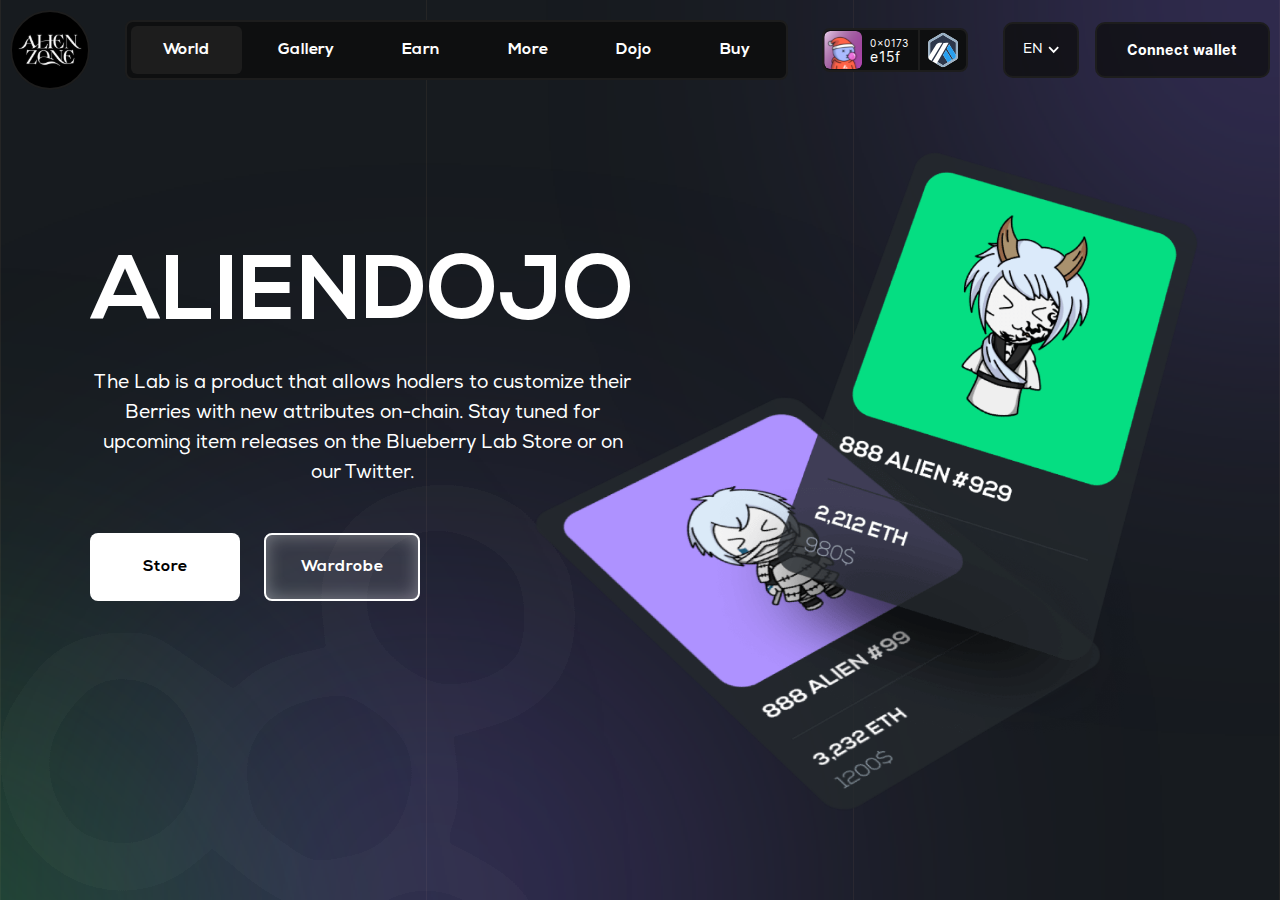
==== commit 06d93e23: "1" ====
--- a/index.html
+++ b/index.html
@@ -11,14 +11,14 @@
   <body class="">
     <div class="wrapper relative min-h-screen w-full overflow-hidden">
       <!-- Lines -->
-      <!--div
+      <div
         class="lines absolute left-1/2 top-0 mx-auto flex w-full max-w-[1280px] -translate-x-1/2 justify-between tablet:hidden"
       >
         <div class="h-screen w-[1px] bg-[#252525]"></div>
         <div class="h-screen w-[1px] bg-[#252525]"></div>
         <div class="h-screen w-[1px] bg-[#252525]"></div>
         <div class="h-screen w-[1px] bg-[#252525]"></div>
-      </div-->
+      </div>
       <!-- Blurs -->
       <div
         class="absolute -right-[200px] -top-[200px] h-[400px] w-[400px] rounded-full bg-[#8B65FA]/75 blur-[250px] xs:-right-[70px] xs:-top-[70px] xs:h-[260px] xs:w-[260px]"
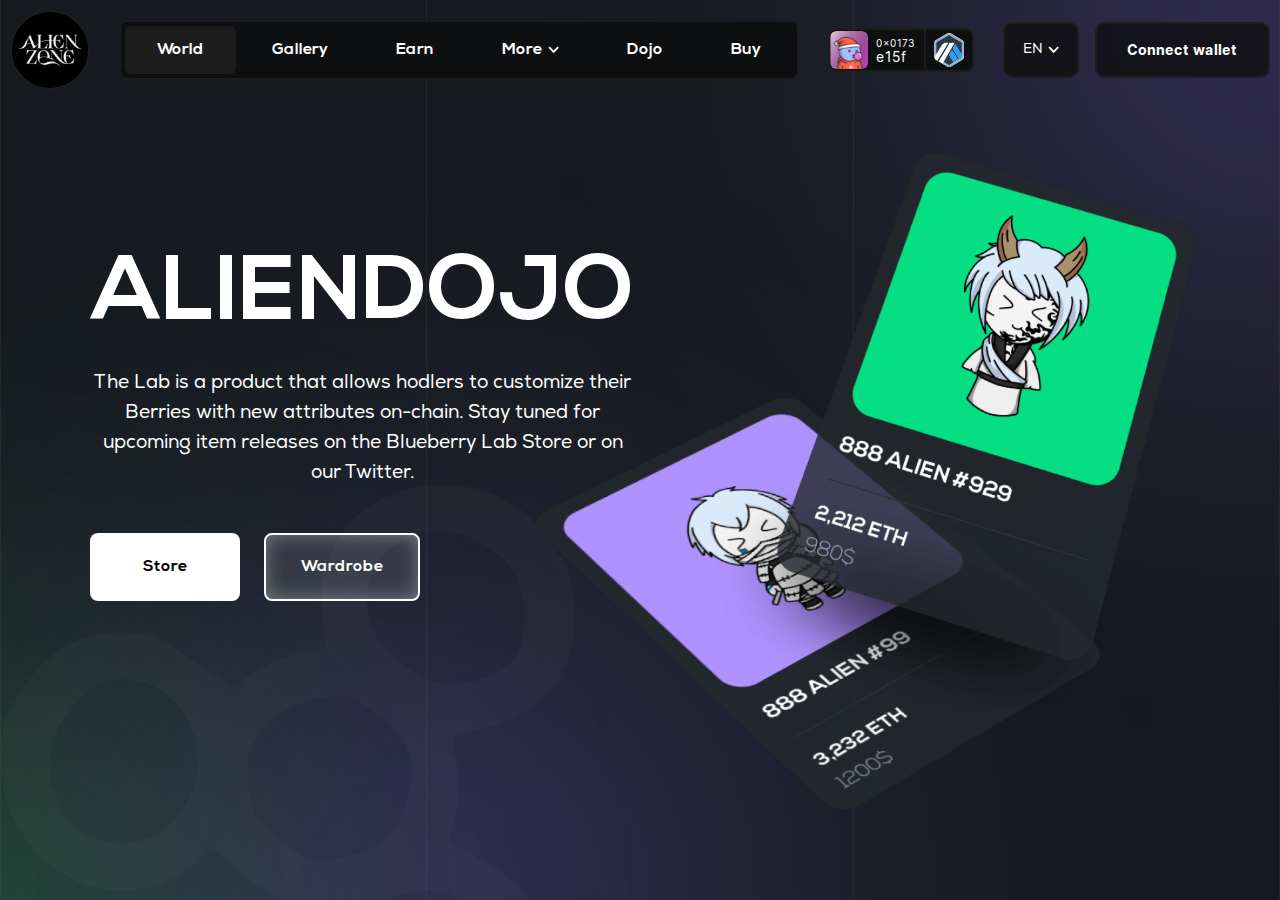
==== commit b71a4afc: "Fixes form text files" ====
--- a/index.html
+++ b/index.html
@@ -66,8 +66,26 @@
               <li>
                 <a href="#" class="nav-link hover:bg-[#1D1D1D]">Earn</a>
               </li>
-              <li>
-                <a href="#" class="nav-link hover:bg-[#1D1D1D]">More</a>
+              <li class="nav-link-drop">
+                <a href="#" class="nav-link nav-link-more hover:bg-[#1D1D1D]">
+                  More
+                  <svg
+                    width="11"
+                    height="8"
+                    viewBox="0 0 11 8"
+                    fill="none"
+                    xmlns="http://www.w3.org/2000/svg"
+                  >
+                    <path
+                      d="M9.56209 0.500903L5.66948 4.39351L1.76282 0.500903L0.469971 1.79375L5.65543 7.24622L10.8549 1.79375L9.56209 0.500903Z"
+                      fill="white"
+                    />
+                  </svg>
+                </a>
+                <div class="nav-link-drop-list">
+                  <a href="#">More option</a>
+                  <a href="#">More option</a>
+                </div>
               </li>
               <li>
                 <a href="#" class="nav-link hover:bg-[#1D1D1D]">Dojo</a>
@@ -192,9 +210,26 @@
             <li>
               <a
                 href="#"
-                class="font-nexa text-base font-bold leading-5 text-white"
-                >More</a
-              >
+                class="font-nexa text-base font-bold leading-5 text-white menu-drop-link"
+              >
+                More
+                <svg
+                  width="11"
+                  height="8"
+                  viewBox="0 0 11 8"
+                  fill="none"
+                  xmlns="http://www.w3.org/2000/svg"
+                >
+                  <path
+                    d="M9.56209 0.500903L5.66948 4.39351L1.76282 0.500903L0.469971 1.79375L5.65543 7.24622L10.8549 1.79375L9.56209 0.500903Z"
+                    fill="white"
+                  />
+                </svg>
+              </a>
+              <div class="menu-drop-list">
+                <a href="#">more option</a>
+                <a href="#">more option</a>
+              </div>
             </li>
             <li>
               <a
--- a/css/main.css
+++ b/css/main.css
@@ -2904,4 +2904,16 @@
   font-size: 16px;
   color: #fff;
   margin-top: 15px;
+}
+
+.amount-drop-main {
+  background-color: transparent;
+  color: #fff;
+  outline: none;
+  cursor: pointer;
+  padding-bottom: 20px;
+}
+
+.approve:disabled {
+  background-color: rgba(221, 214, 214, 0.4);
 }